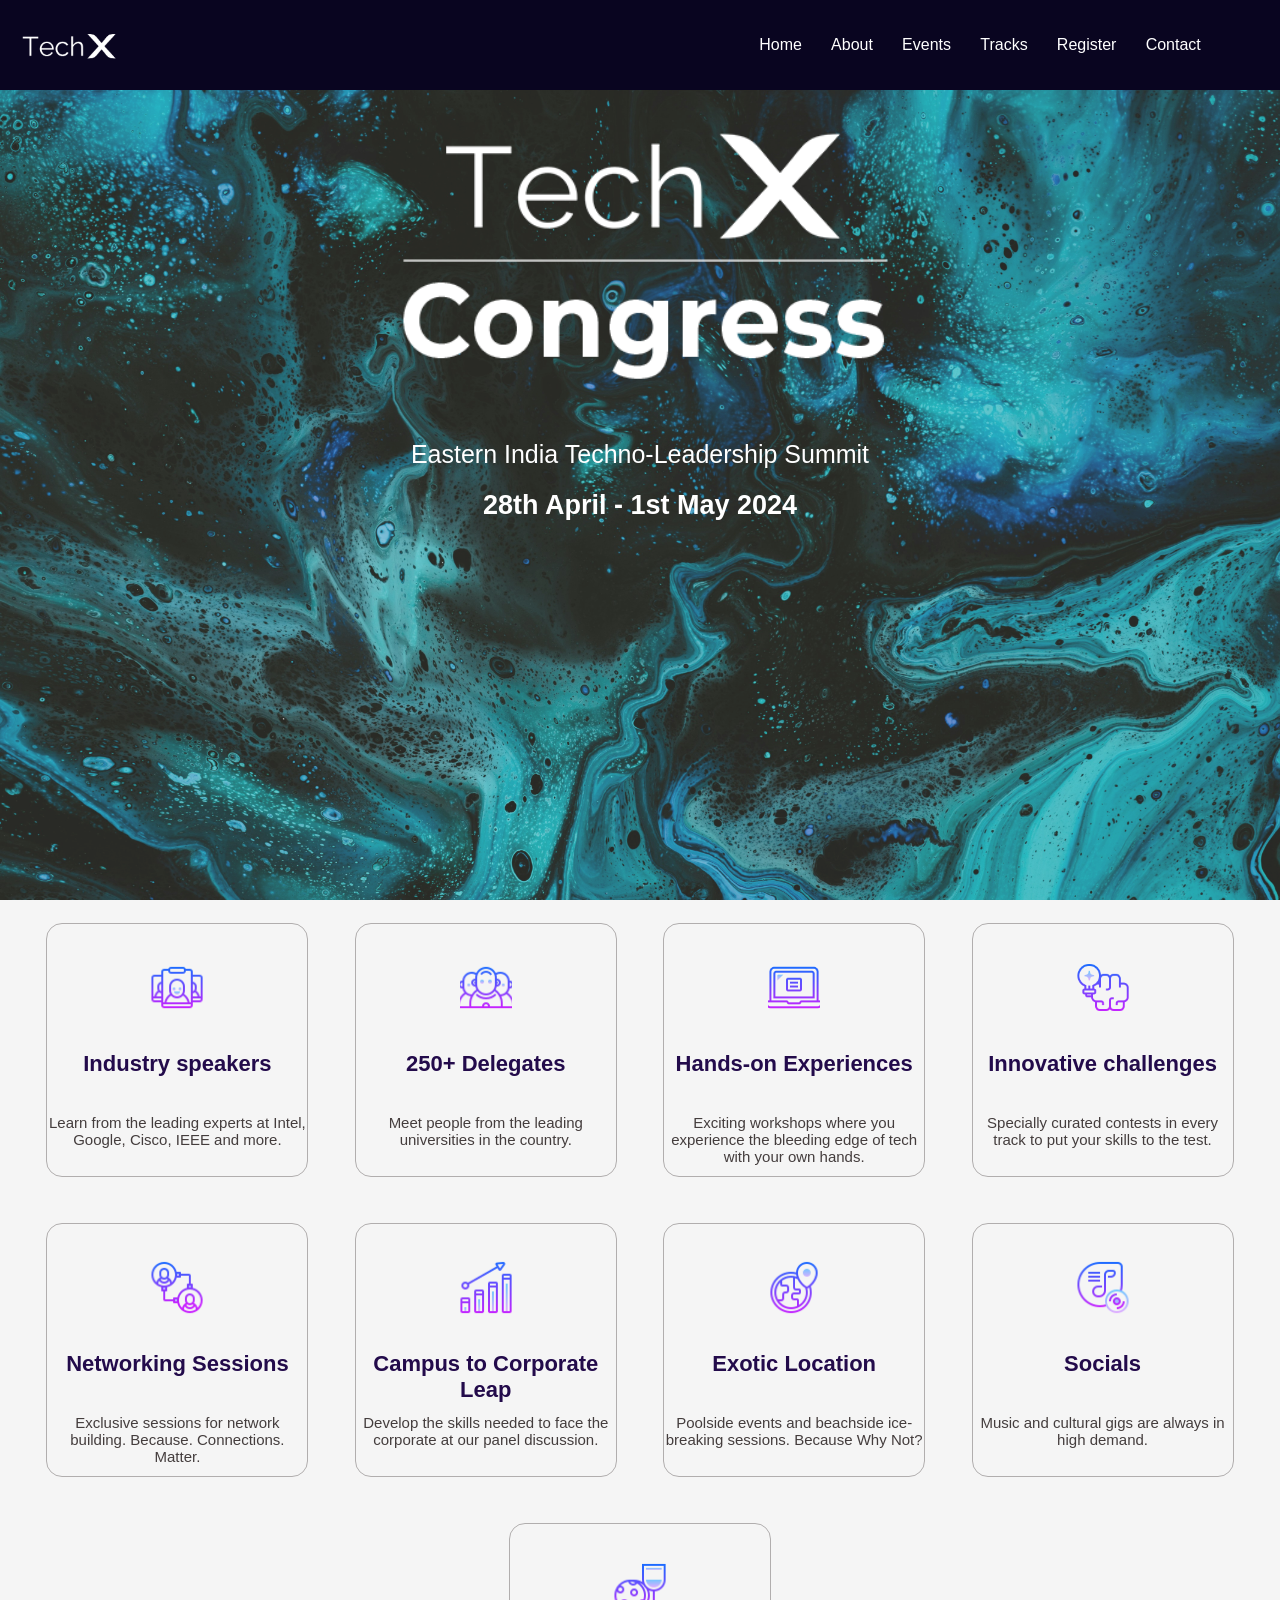
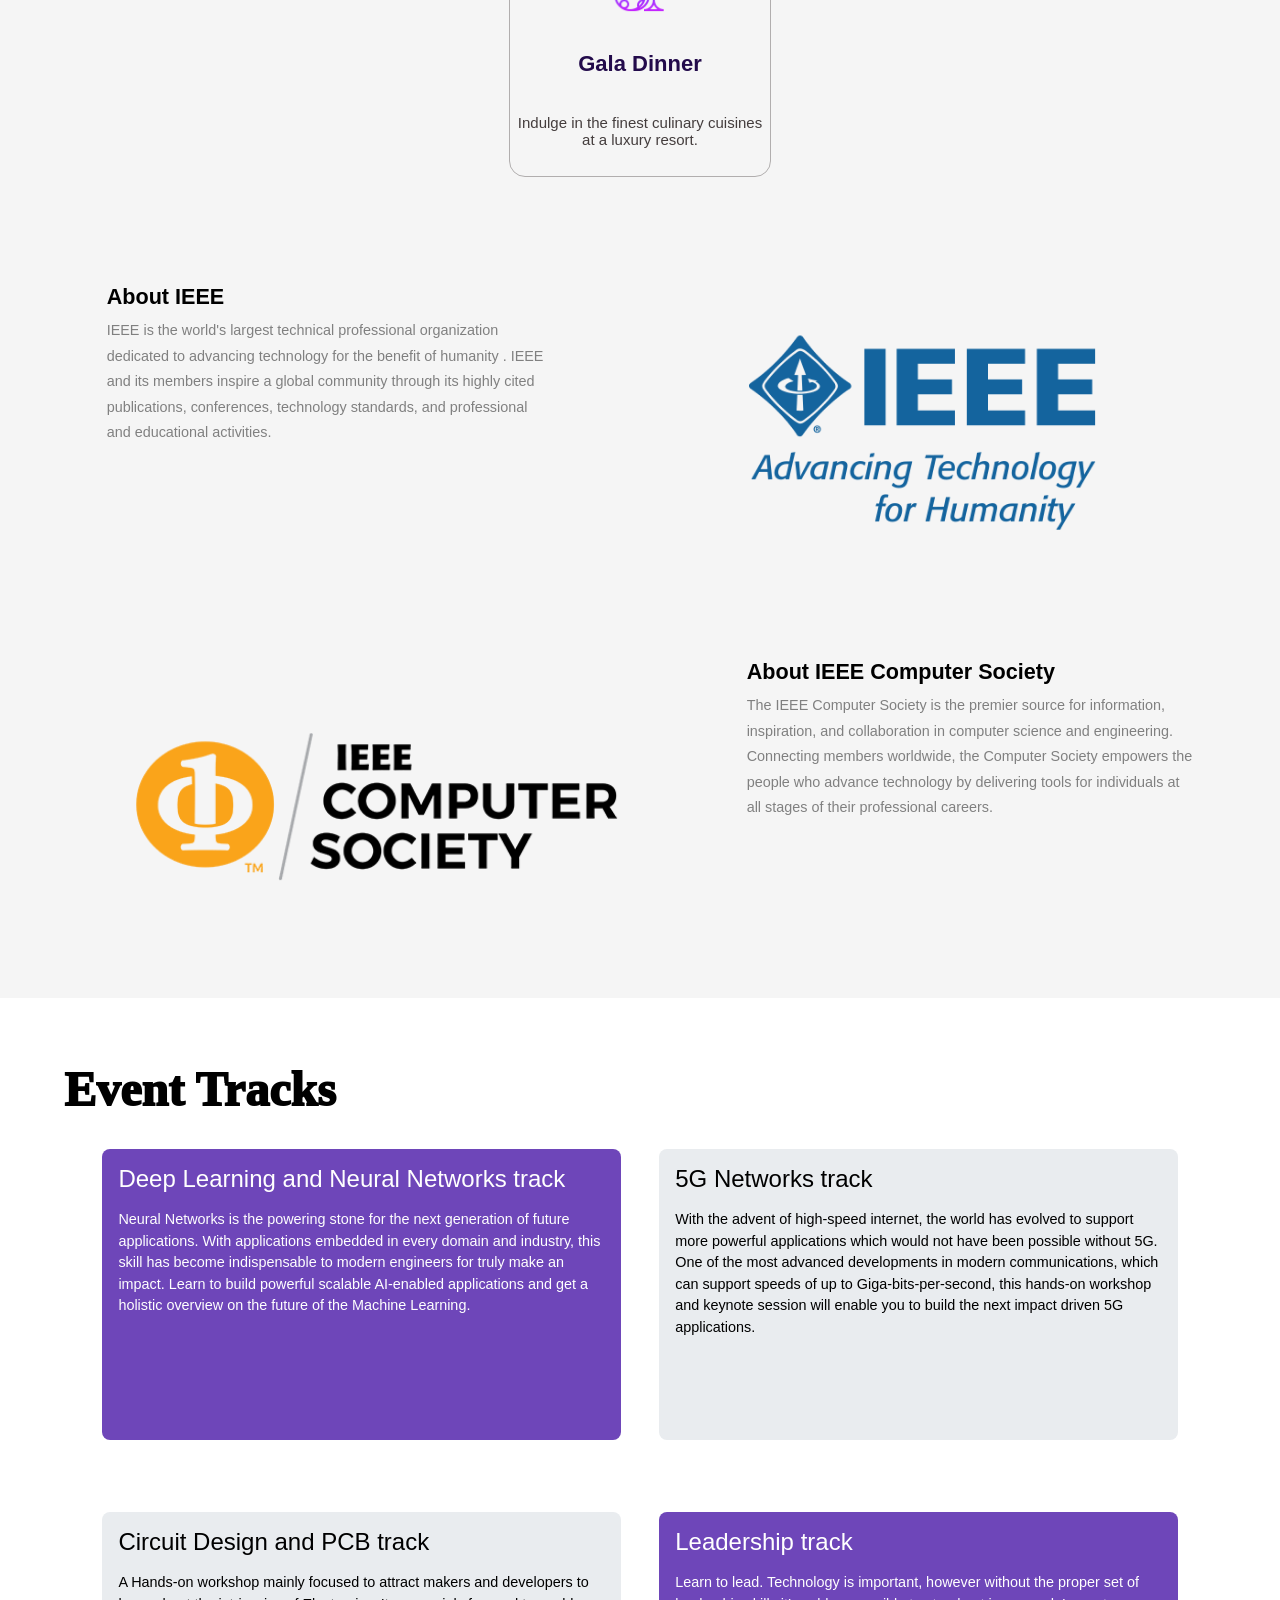
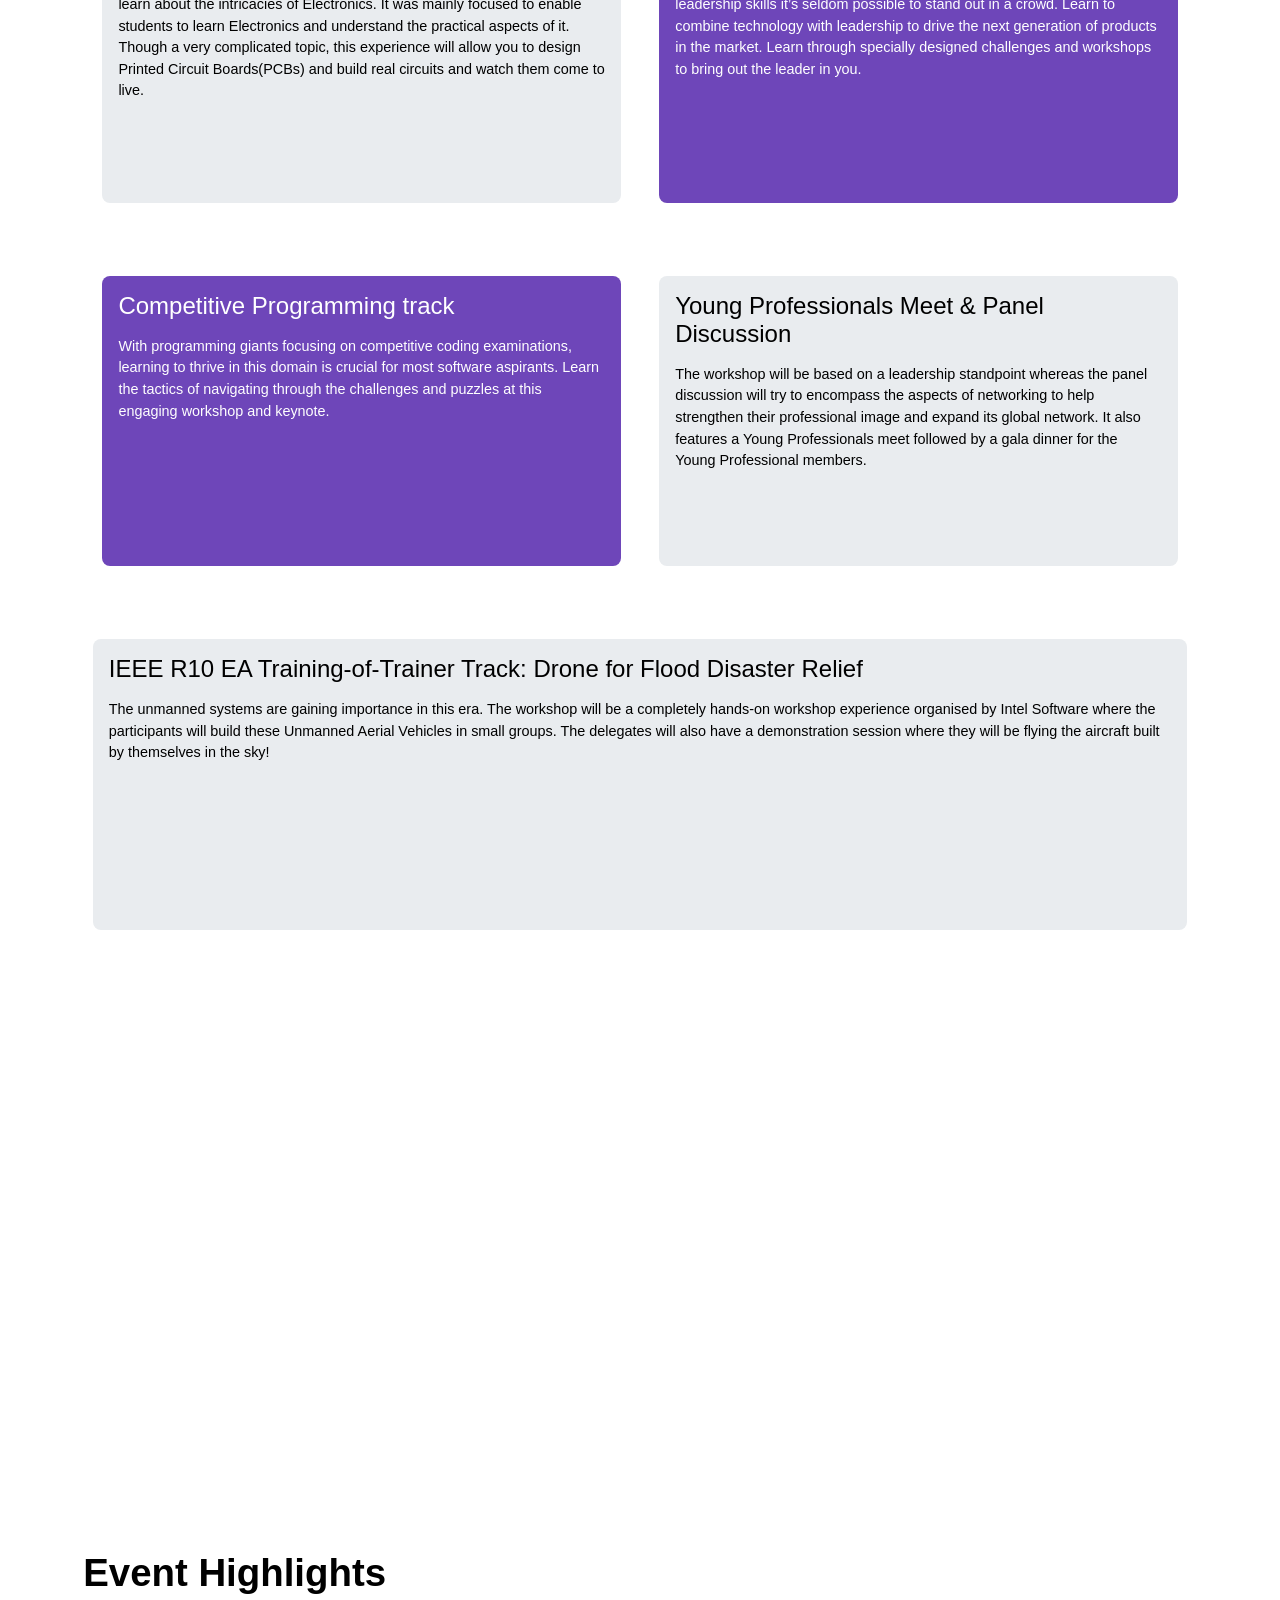
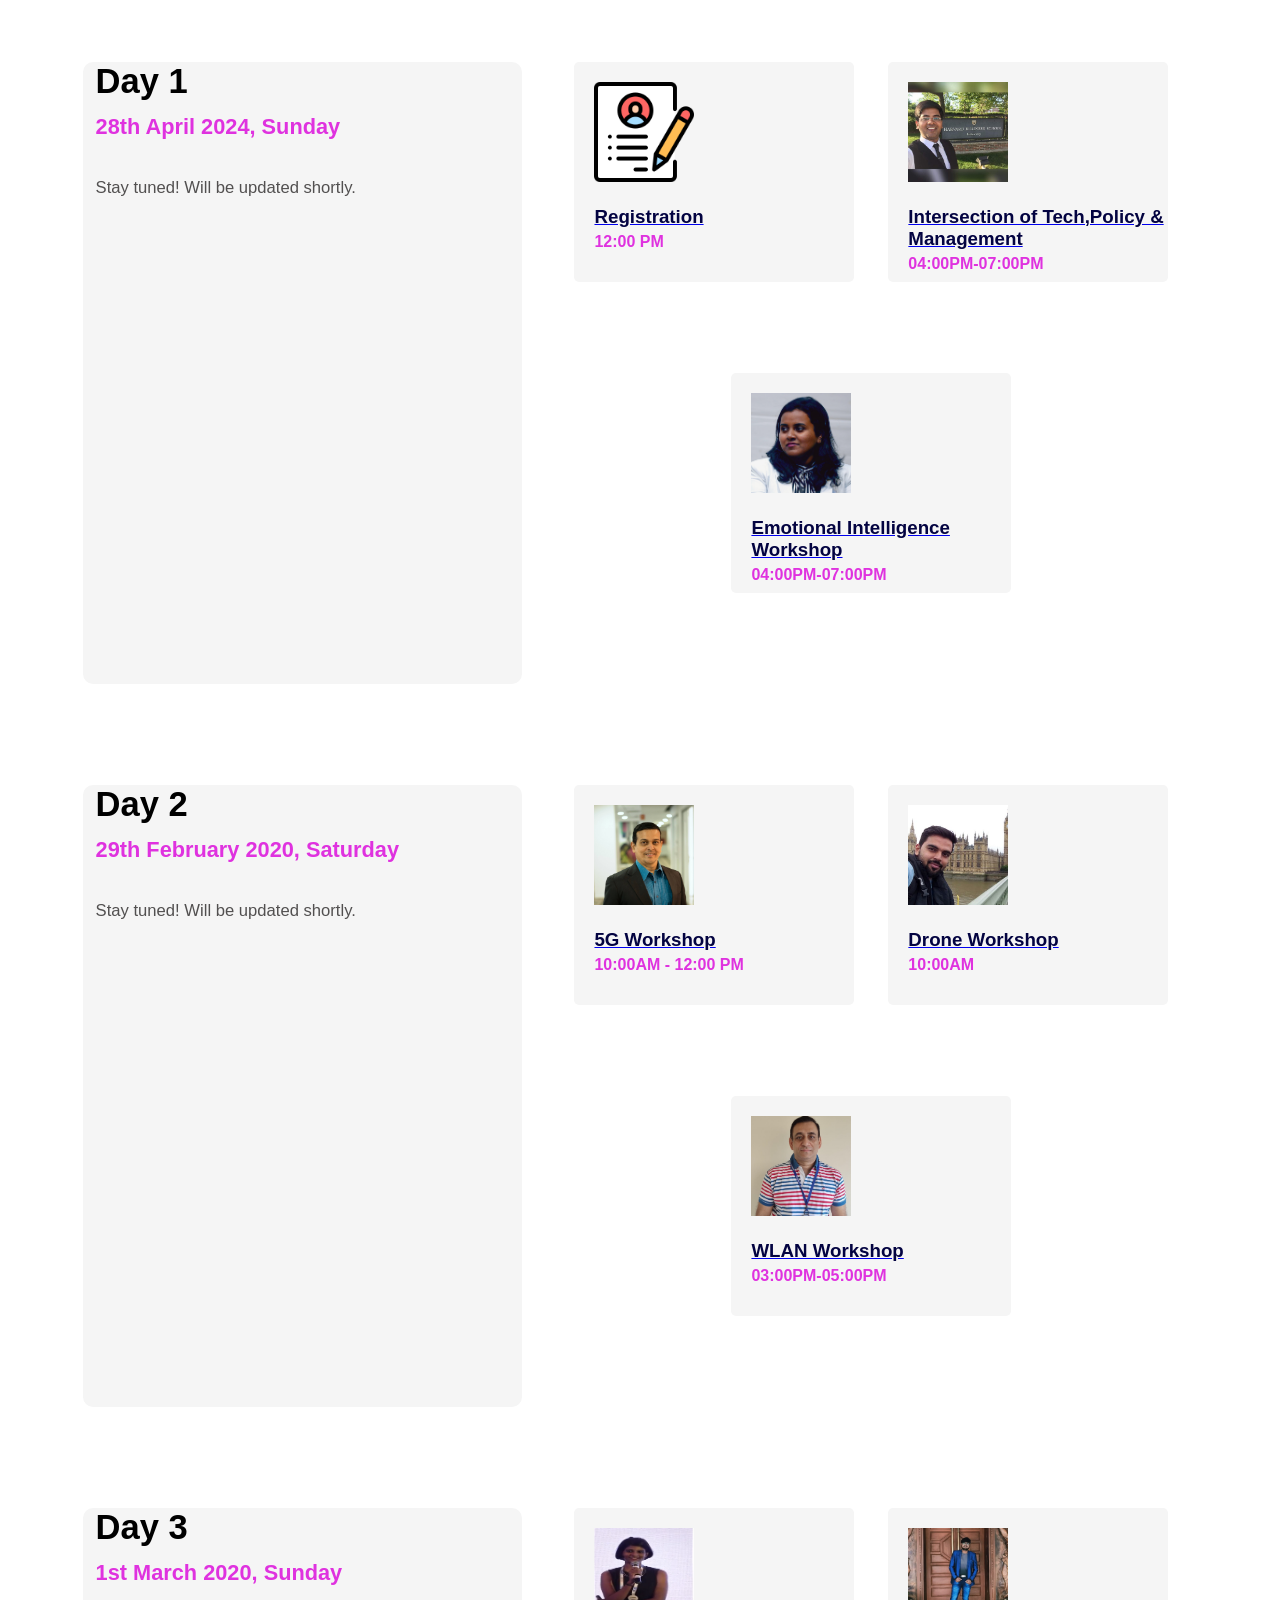
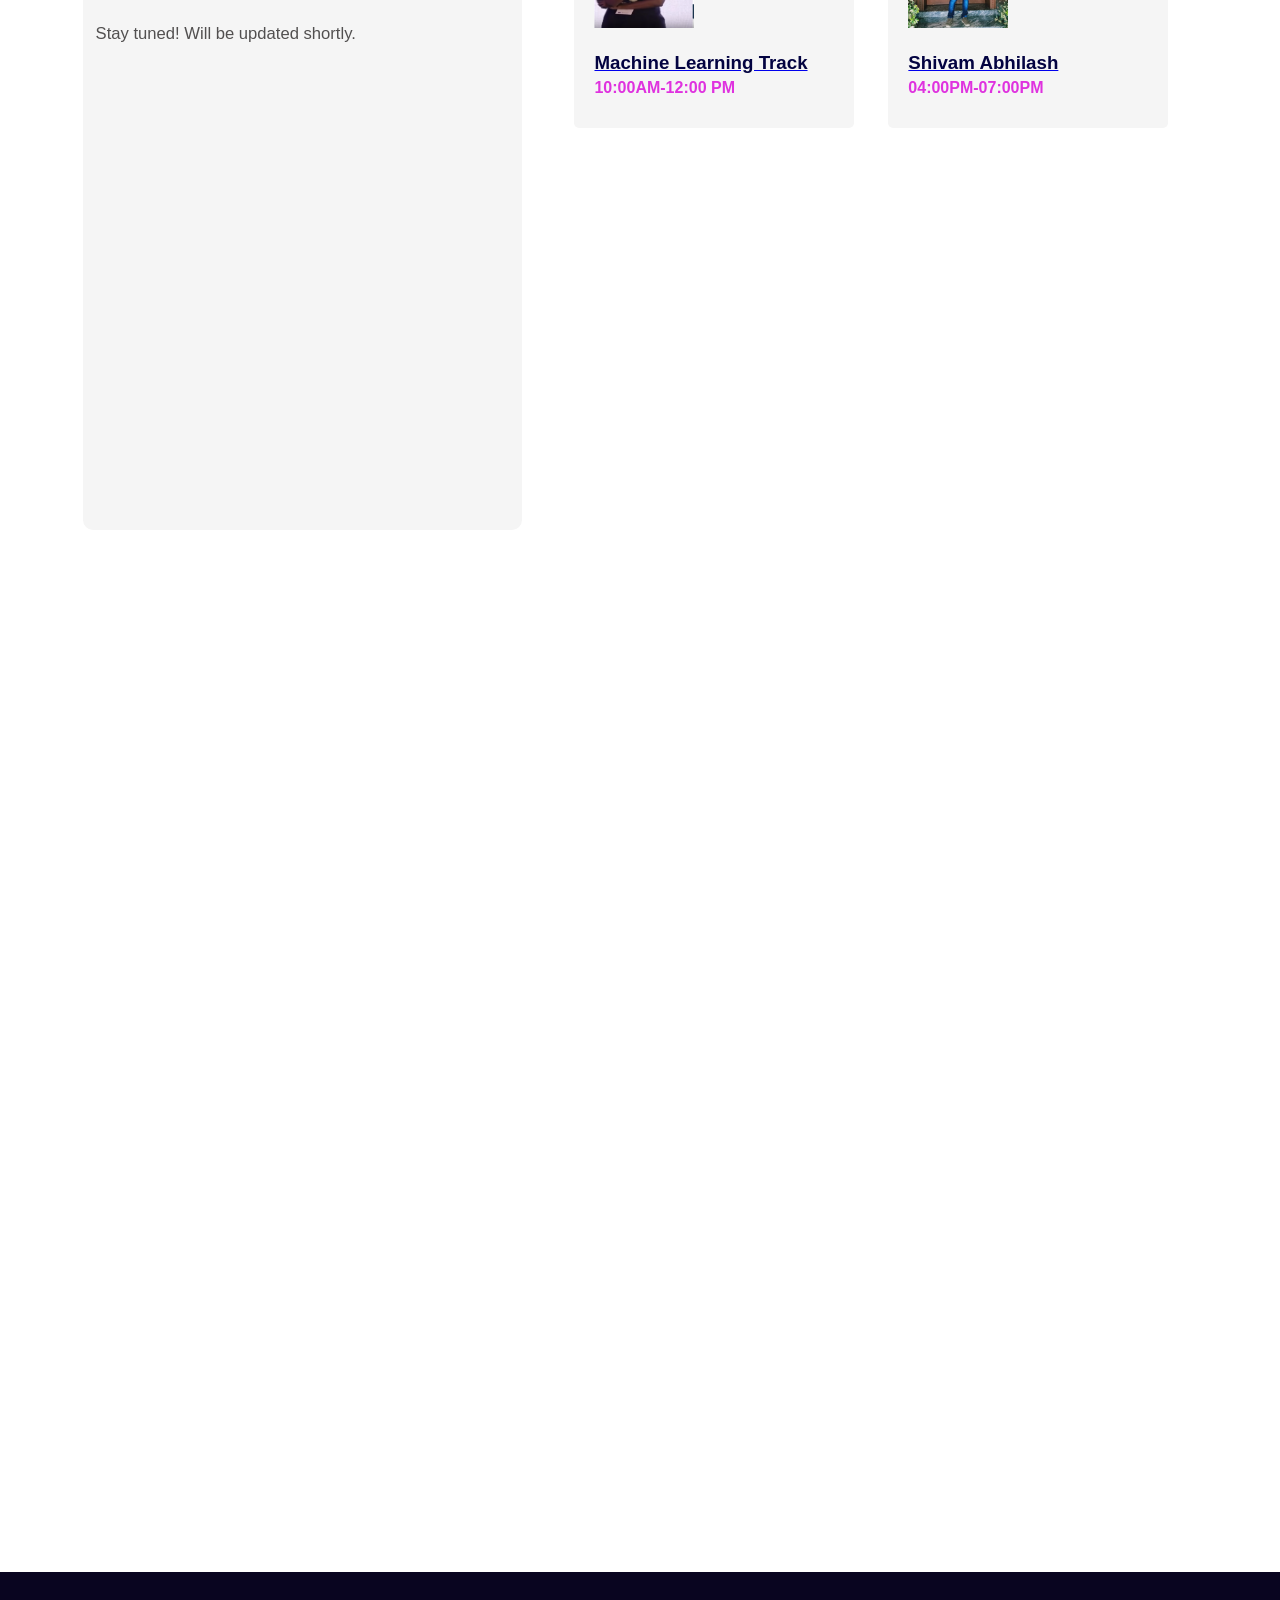
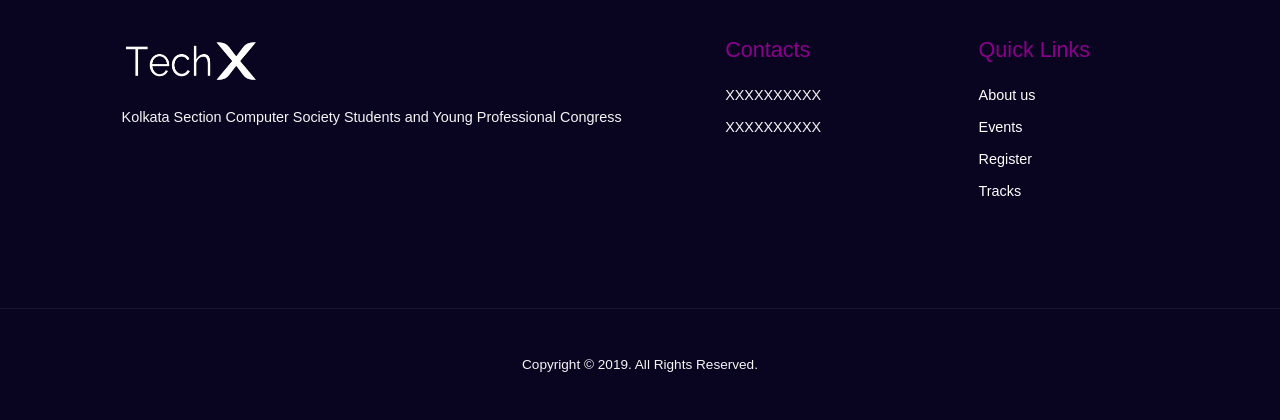
==== index.html @ 74169ff8 "Initial commit" ====
<!DOCTYPE html>
<html lang="en">
<head>
    <meta charset="UTF-8">
    <meta name="viewport" content="width=device-width, initial-scale=1.0">
    <title>IEEE Tech X Congress</title>
    <link rel="stylesheet" href="style.css">
</head>
<body>
    <header>
        <div class="navbar">
            <div class="nav-logo">
                <div class="logo"></div>
            </div>

            <div class="nav-menu">
                <div class="nav-home"><a class="menu" href="index.html">Home</a></div>
                <div class="nav-about"><a class="menu" href="#about-section">About</a></div>
                <div class="nav-events"><a class="menu" href="#event-highlights">Events</a></div>
                <div class="nav-tracks"><a class="menu" href="#event-tracks">Tracks</a></div>
                <div class="nav-register"><a class="menu" href="register.html">Register</a></div>
                <div class="nav-contact"><a class="menu" href="#footer">Contact</a></div>
            </div>
        </div>
    </header>
    <div class="hero-section">
        <div class="hero-container">
            <div class="hero-logo">

            </div>
            <div class="hero-info">
                <p id="heroinfo-line1">Eastern India Techno-Leadership Summit</p>
                <p id="heroinfo-line2">28th April - 1st May 2024</p>
            </div>
        </div>

    </div>
    <div class="boxes-container">
        <div class="box">
            <div class="box-img" style="background-image: url(speakers.png);"></div>
            <h2>Industry speakers</h2>
            <p>Learn from the leading experts at Intel, Google, Cisco, IEEE and more.</p>
        </div>
        <div class="box">
            <div class="box-img" style="background-image: url(delegates.png);"></div>
            <h2>250+ Delegates</h2>
            <p>Meet people from the leading universities in the country.</p>
        </div>
        <div class="box">
            <div class="box-img" style="background-image: url(hands-on-experience.png);"></div>
            <h2>Hands-on Experiences</h2>
            <p>Exciting workshops where you experience the bleeding edge of tech with your own hands.</p>
        </div>
        <div class="box">
            <div class="box-img" style="background-image: url(innovative-challenges.png);"></div>
            <h2>Innovative challenges</h2>
            <p>Specially curated contests in every track to put your skills to the test.</p>
        </div>
        <div class="box">
            <div class="box-img" style="background-image: url(networking.png);"></div>
            <h2>Networking Sessions</h2>
            <p>Exclusive sessions for network building. Because. Connections. Matter.</p>
        </div>
        <div class="box">
            <div class="box-img" style="background-image: url(leadership.png);"></div>
            <h2>Campus to Corporate Leap</h2>
            <p>Develop the skills needed to face the corporate at our panel discussion.</p>
        </div>
        <div class="box">
            <div class="box-img" style="background-image: url(exotic-location.png);"></div>
            <h2>Exotic Location</h2>
            <p>Poolside events and beachside ice-breaking sessions. Because Why Not?</p>
        </div>
        <div class="box">
            <div class="box-img" style="background-image: url(socials.png);"></div>
            <h2>Socials</h2>
            <p>Music and cultural gigs are always in high demand.</p>
        </div>
        <div class="box">
            <div class="box-img" style="background-image: url(gala-dinner.png);"></div>
            <h2>Gala Dinner</h2>
            <p>Indulge in the finest culinary cuisines at a luxury resort.</p>
        </div>
        
    </div>
    <div id="about-section">
        <div class="about-container c1">
            <div class="about-textbox">
                <h2>About IEEE</h2>
                <p>IEEE is the world's largest technical professional organization dedicated to advancing technology for the benefit of humanity . IEEE and its members inspire a global community through its highly cited publications, conferences, technology standards, and professional and educational activities.</p>
            </div>
            <div class="about-logo ab-logo1"></div>
        </div>
        <div class="about-container c2">
            <div class="about-logo ab-logo2"></div>
            <div class="about-textbox">
                <h2>About IEEE Computer Society</h2>
                <p>The IEEE Computer Society is the premier source for information, inspiration, and collaboration in computer science and engineering. Connecting members worldwide, the Computer Society empowers the people who advance technology by delivering tools for individuals at all stages of their professional careers.</p>
            </div>
        </div>
        
    </div>
    <div id="event-tracks">
        <div class="tracks-container">
            <h2 class="tracks-panel">Event Tracks</h2>
            <div class="tracks-boxes">
                <div class="track alt1">
                    <h3>Deep Learning and Neural Networks track</h3>
                    <p>Neural Networks is the powering stone for the next generation of future applications. With applications embedded in every domain and industry, this skill has become indispensable to modern engineers for truly make an impact. Learn to build powerful scalable AI-enabled applications and get a holistic overview on the future of the Machine Learning.</p>
                </div>
                <div class="track alt2">
                    <h3>5G Networks track</h3>
                    <p>With the advent of high-speed internet, the world has evolved to support more powerful applications which would not have been possible without 5G. One of the most advanced developments in modern communications, which can support speeds of up to Giga-bits-per-second, this hands-on workshop and keynote session will enable you to build the next impact driven 5G applications.</p>
                </div>
                <div class="track alt2">
                    <h3>Circuit Design and PCB track</h3>
                    <p>A Hands-on workshop mainly focused to attract makers and developers to learn about the intricacies of Electronics. It was mainly focused to enable students to learn Electronics and understand the practical aspects of it. Though a very complicated topic, this experience will allow you to design Printed Circuit Boards(PCBs) and build real circuits and watch them come to live.</p>
                </div>
                <div class="track alt1">
                    <h3>Leadership track</h3>
                    <p>Learn to lead. Technology is important, however without the proper set of leadership skills it’s seldom possible to stand out in a crowd. Learn to combine technology with leadership to drive the next generation of products in the market. Learn through specially designed challenges and workshops to bring out the leader in you.</p>
                </div>
                <div class="track alt1">
                    <h3>Competitive Programming track</h3>
                    <p>With programming giants focusing on competitive coding examinations, learning to thrive in this domain is crucial for most software aspirants. Learn the tactics of navigating through the challenges and puzzles at this engaging workshop and keynote.</p>
                </div>
                <div class="track alt2">
                    <h3>Young Professionals Meet & Panel Discussion</h3>
                    <p>The workshop will be based on a leadership standpoint whereas the panel discussion will try to encompass the aspects of networking to help strengthen their professional image and expand its global network. It also features a Young Professionals meet followed by a gala dinner for the Young Professional members.</p>
                </div>
                <div class="track alt2 long">
                    <h3>IEEE R10 EA Training-of-Trainer Track: Drone for Flood Disaster Relief</h3>
                    <p>The unmanned systems are gaining importance in this era. The workshop will be a completely hands-on workshop experience organised by Intel Software where the participants will build these Unmanned Aerial Vehicles in small groups. The delegates will also have a demonstration session where they will be flying the aircraft built by themselves in the sky!</p>
                </div>
            </div>
        </div>
       
    </div>
    <div id="event-highlights">
        <div class="highlight-container">
            <h2>Event Highlights</h2>
            <div class="highlights">
                <div class="event-block">
                    <div class="event-dates day1">
                        <h3>Day 1</h3>
                        <h4>28th April 2024, Sunday</h4>
                        <p>Stay tuned! Will be updated shortly.</p>
    
                    </div>
                    <div class="events">
                        <div class="event">
                            <img src="regi.png">
                            <a href="register.html"><h3>Registration</h3></a>
                            <h4>12:00 PM</h4>
                        </div>
                        <div class="event">
                            <img src="ss.jpeg">
                            <a href="register.html"><h3>Intersection of Tech,Policy & Management</h3></a>
                            <h4>04:00PM-07:00PM</h4>
                        </div>
                        <div class="event">
                            <img src="Megha.jpg">
                            <a href="register.html"><h3>Emotional Intelligence Workshop</h3></a>
                            <h4>04:00PM-07:00PM</h4>
                        </div>
                    </div>
                </div>
                <div class="event-block">
                    <div class="event-dates day2">
                        <h3>Day 2</h3>
                        <h4>29th February 2020, Saturday</h4>
                        <p>Stay tuned! Will be updated shortly.</p>
    
                    </div>
                    <div class="events">
                        <div class="event">
                            <img src="Subodh3.jpg">
                            <a href="register.html"><h3>5G Workshop</h3></a>
                            <h4>10:00AM - 12:00 PM</h4>
                        </div>
                        <div class="event">
                            <img src="anuj.jpg">
                            <a href="register.html"><h3>Drone Workshop</h3></a>
                            <h4>10:00AM</h4>
                        </div>
                        <div class="event">
                            <img src="suman.jpg">
                            <a href="register.html"><h3>WLAN Workshop</h3></a>
                            <h4>03:00PM-05:00PM</h4>
                        </div>
                    </div>
                </div>
                <div class="event-block">
                    <div class="event-dates day3">
                        <h3>Day 3</h3>
                        <h4>1st March 2020, Sunday</h4>
                        <p>Stay tuned! Will be updated shortly.</p>
    
                    </div>
                    <div class="events">
                        <div class="event">
                            <img src="usha2.png">
                            <a href="register.html"><h3>Machine Learning Track</h3></a>
                            <h4>10:00AM-12:00 PM</h4>
                        </div>
                        <div class="event">
                            <img src="Shivam.jpg">
                            <a href="register.html"><h3>Shivam Abhilash</h3></a>
                            <h4>04:00PM-07:00PM</h4>
                        </div>
                    </div>
                </div>
            </div>
        </div>
    </div>
    <footer id="footer">
        <div class="foot-panel1">
            <div class="panel1-container">
                <div class="ft-box1">
                    <img src="logo-techx.png">
                    <p>Kolkata Section Computer Society Students and Young Professional Congress</p>
                </div>
                <div class="ft-box2">
                    <h5>Contacts</h5>
                    <ul>
                        <li><p>XXXXXXXXXX</p></li>
                        <li><p>XXXXXXXXXX</p></li>
                    </ul>
                </div>
                <div class="ft-box3">
                    <h5>Quick Links</h5>
                    <ul>
                        <li><a class="menu" href="#about-section">About us</a></li>
                        <li><a class="menu" href="#event-highlights">Events</a></li>
                        <li><a class="menu" href="register.html">Register</a></li>
                        <li><a class="menu" href="#event-tracks">Tracks</a></li>
                    </ul>        
                </div>
            </div>
        </div>
        <div class="foot-panel2">
            Copyright © 2019. All Rights Reserved.
        </div>
    </footer>  
</body>
</html>
---- style.css ----
*{
    margin: 0;
    padding: 0;
    font-family: sans-serif;
}

.navbar{
    height: 10vh;
    width: 100%;
    background-color: rgb(9, 5, 32);
    color: white;
    display: flex;
    justify-content: space-between;
    align-items: center;  
    position: fixed;
    z-index: 1;
}

.nav-logo{
    height: 50px;
    width: 100px;
    padding-left: 20px;
}

.logo{
    background-image:url(logo-techx.png);
    background-size: cover;
    height: 100%;
    width: 100%;
}

.nav-menu{
    height: 50px;
    width: 500px;
    display: flex;
    justify-content: space-evenly;
    align-items: center;
    padding-right: 50px;
    font-size: 1rem;
}
.menu{
    text-decoration: none;
    color: white;
}
.menu:hover{
    box-shadow: 0 0 1rem rgb(255,255,255,0.7);
}

.hero-section{
    height: 100vh;
    background-image: url(pawel-czerwinski-yzbF63GQmhE-unsplash.jpg);
    background-size: cover;
    opacity:0.85;
    text-align: center;
    display: flex;
    justify-content: center;
}

.hero-container{
    height: 600px;
    width: 1000px;
    display: flex;
    flex-wrap: wrap;
    justify-content: center;
    align-items: flex-start;
}


.hero-logo{
    background-image: url(logo-techX-3.png) ;
    background-size: cover;
    width: 600px;
    height: 300px;
    margin-top: 80px;
}
.hero-info{
    height: 100px;
    width: 100%;
    color: white;
    font-size: 25px;
    display: block;
    font-family: Arial, Helvetica, sans-serif;
}
#heroinfo-line1{
    width: 100%;
    height: 50%;
    
}
#heroinfo-line2{
    width: 100%;
    height: 50%;
    font-size: 27px;
    font-weight: 700;

}

.boxes-container{
    height: 900px;
    display: flex;
    flex-wrap: wrap;
    justify-content: space-evenly;
    align-items: center;
    background-color: whitesmoke;
}
.box{
    border: 0.3px solid rgb(177, 174, 174);
    border-radius: 1rem;
    width: 260px;
    height: 28%;
    text-align: center;
    display: flex;
    flex-wrap: wrap;
    justify-content: center;
    align-items: center;
    background-color: whitesmoke;
}
.box:hover{
    border: 2px solid black;
    border-left: 2px solid rgb(128, 118, 118);
    border-right: 2px solid rgb(128, 118, 118);
}
.box-img{
    width: 20%;
    height: 25%;
    background-size: cover;
    background-position: center;
    margin-top: 2rem;
}
.box h2{
    width: 100%;
    height: 25%;
    font-size: 22px;
    padding-top: 2rem;
    font-weight: 700;
    color: rgb(35, 11, 75);
    font-family: sans-serif;
}
.box p{
    width: 100%;
    height: 25%;
    font-size: 15px;
    font-family: Arial, Helvetica, sans-serif;
    color: rgb(68, 61, 61);
}

#about-section{
    height: 750px;
    background-color: whitesmoke;
    display: flex;
    flex-wrap: wrap;
    padding-top: 3rem;
}
.about-container{
    height: 48%;
    width: 100%;
    display: flex;
    justify-content: space-evenly;
    align-items: center;
}

.about-textbox{
    width: 35%;
    height: 80%;
    text-align: left;
    font-family: Arial, Helvetica, sans-serif;
    
}
.about-textbox h2{
    font-weight: 600;
    font-size: 1.35rem;
}
.about-textbox p{
    font-size: 0.9rem;
    margin-top: 0.5rem;
    color: grey;
    font-family: sans-serif;
    line-height: 1.6rem;
}
.about-textbox button{
    
    height: 3rem;
    width: 7rem;
    font-size: 1rem;
    margin-top: 20px;
    color: white;
    background-color: rgb(199, 28, 156);
    border: none;
    border-radius: 1rem;
    font-weight: 700;
}
.about-logo{
    width: 40%;
    height: 60%;
    align-self: center;
    background-size: cover;
    background-position: center;
}
.ab-logo1{
    background-image:url(ieee-logo.png);
}
.ab-logo2{
    background-image: url(cs-logo-2.png);
    width: 45%;
    height: 50%;
}


#event-tracks{
    height: 190vh;
    /* background-color: blueviolet; */
    display: flex;
    justify-content: center;
    padding-top: 2rem;
    
}
.tracks-container{
    width: 90%;
    height: 100%;
}
.tracks-panel{
    font-size: 3rem;
    font-family: Calibri;
    font-weight: 1000;
    margin-top: 2rem ;
    margin-bottom: 2rem;
}
.tracks-boxes{
    height: 85%;
    display: flex;
    flex-wrap: wrap;
    justify-content: space-evenly;
}
.track{
    width: 45%;
    height: 20%;
    border-radius: 0.5rem;
    font-family: sans-serif;
}
.track h3{
    font-weight: 500;
    font-size: 1.5rem;
    margin: 1rem;
}
.track p{
    font-size: 0.9rem;
    margin-left: 1rem;
    margin-bottom: 1rem;
    margin-right: 1rem;
    line-height: 150%;
}
.long{
    width: 95%;
}
.alt1{
    background-color: rgb(85, 38, 173);
    opacity: 85%;
    color:white;
}
.alt2{
    background-color: #e9ecef;
}

#event-highlights{
    height: 400vh;
    display: flex;
    justify-content: center;
    align-items: center;
    padding-top: 2rem;
}
.highlight-container{
    height: 80%;
    width: 90%;
    display: block;
}
.highlight-container h2{
    font-family: sans-serif;
    font-size: 3vw;
    margin: 1.5vw;
}
.highlights{
    height: 80%;
}
.event-block{
    height: 30%;
    display: flex;
    flex-wrap: wrap;
    justify-content: space-evenly;
    align-items: center;
    margin-top: 2rem;
}
.event-dates{
    background-color: whitesmoke;
    width: 37%;
    height: 90%;
    padding-left:1vw;
    border-radius: 10px;
}
.events{
    width: 57%;
    height: 90%;
    display: flex;
    flex-wrap: wrap;
    justify-content: space-evenly;
}
.date-buttons{
    padding-top:5vw;
    margin-bottom: 3vw;
}
.date-buttons button{
    background-color: white ;
    box-shadow: 0 0 1rem rgba(95, 94, 94, 0.7);
    height: 3.5vw;
    width: 3.5vw;
    border-radius: 50%;
    border: none;
    margin-right: 5vw;
    color: black;
    font-size: 1.7vw;
    font-weight: 600;
}
.date-buttons button:hover{
    background-color: rgb(65, 9, 65);
    color: white;
    height: 4vw;
    width: 4vw;
} 
.date-buttons button:active{
    background-color: rgb(65, 9, 65);
    color: white;
    height: 4vw;
    width: 4vw;
}
.event-dates h3{
    font-size: 2.7vw;
    margin-bottom: 1vw;
}
.event-dates h4{
    font-size: 1.7vw;
    margin-bottom: 3vw;
    color: rgb(223, 50, 223);
}
.event-dates p{
    font-size: 1.3vw;
    color: rgb(82, 80, 80);
}
.event{
    background-color: aqua;
    height: 220px;
    width: 280px;
    margin-left: 5px;
    display: block;
    background-color: whitesmoke;
    border-radius: 5px;
    
    
}
.event img{
    height: 100px;
    width: 100px;
    margin: 20px;
}
.event h3{
margin-left: 20px;
margin-bottom: 5px;
color: rgb(3, 3, 65);
}
.event h4{
    margin-left: 20px;
    color: rgb(223, 50, 223);
}
.event img:hover{
    box-shadow: 0 0 1rem rgba(95, 94, 94, 0.7);
}
footer{
    background-color: rgb(9, 5, 32);
    height: 35vw;
    width: 100%;
    display: block;
}
.foot-panel1{
    height: 75%;
    border-bottom: 1px solid rgb(21, 21, 48);
    display: flex;
    justify-content: center;
}
.panel1-container{
    width: 90%;
    height: 100%;
    display: flex;
    justify-content: space-evenly;
    align-items: center;
    
}
.ft-box1{
    width: 46%;
    height: 90%;
}
.ft-box1 img{
    height: 80px;
    width: 140px;
    padding-top: 2rem;
}
.ft-box1 p{
    color: whitesmoke;
    font-family: sans-serif;
    font-size: 0.9rem;
    line-height: 1.5rem;

}
.ft-box2{
    width: 17%;
    height: 90%;
    
}
.ft-box2 h5{
    font-size: 1.5rem;
    margin: 1rem;
}
.ft-box3{
    width: 17%;
    height: 90%;
    display: block;
}

.panel1-container h5{
    font-size: 1.35rem;
    margin: 1rem;
    color: darkmagenta;
    font-weight: 500;
    padding-top: 2rem;
}
.panel1-container ul{
    list-style: none;
    padding-left: 1rem;
    color: whitesmoke;
    font-size: 0.9rem;
    line-height: 2rem;
    font-weight: 200;
}
.foot-panel2{
    color: whitesmoke;
    font-size: 0.85rem;
    text-align: center;
    padding-top: 3rem;
}


/* REGISTRATION FORM */
.to-Home{
    padding-right: 2rem;
}
.reg-form{
    padding-top: 15vh;
    display: flex;
    justify-content: center;
    background-color: rgb(9, 5, 32);
}
.reg-container{
    width: 400px;
    margin: 50px;
    background: white;
    padding: 20px;
    border-radius: 5px;
    box-shadow: 0 0 10px rgba(0, 0, 0, 0.1);
}
.reg-form h2 {
    text-align: center;
    color: rgb(51, 51, 51);
}

.reg-form form{
    margin-top: 20px;
}

.reg-form label{
    font-weight: bold;
}

input[type="text"],
input[type="email"],
select {
    width: 100%;
    padding: 10px;
    margin: 5px 0 20px 0;
    border: 1px solid rgb(204, 204, 204);
    border-radius: 5px;
    box-sizing: border-box;
}

input[type="submit"] {
    width: 100%;
    background-color: rgb(76, 175, 80);
    color: white;
    padding: 10px 20px;
    border: none;
    border-radius: 5px;
    cursor: pointer;
}

input[type="submit"]:hover {
    background-color: rgb(69, 160, 73);
}
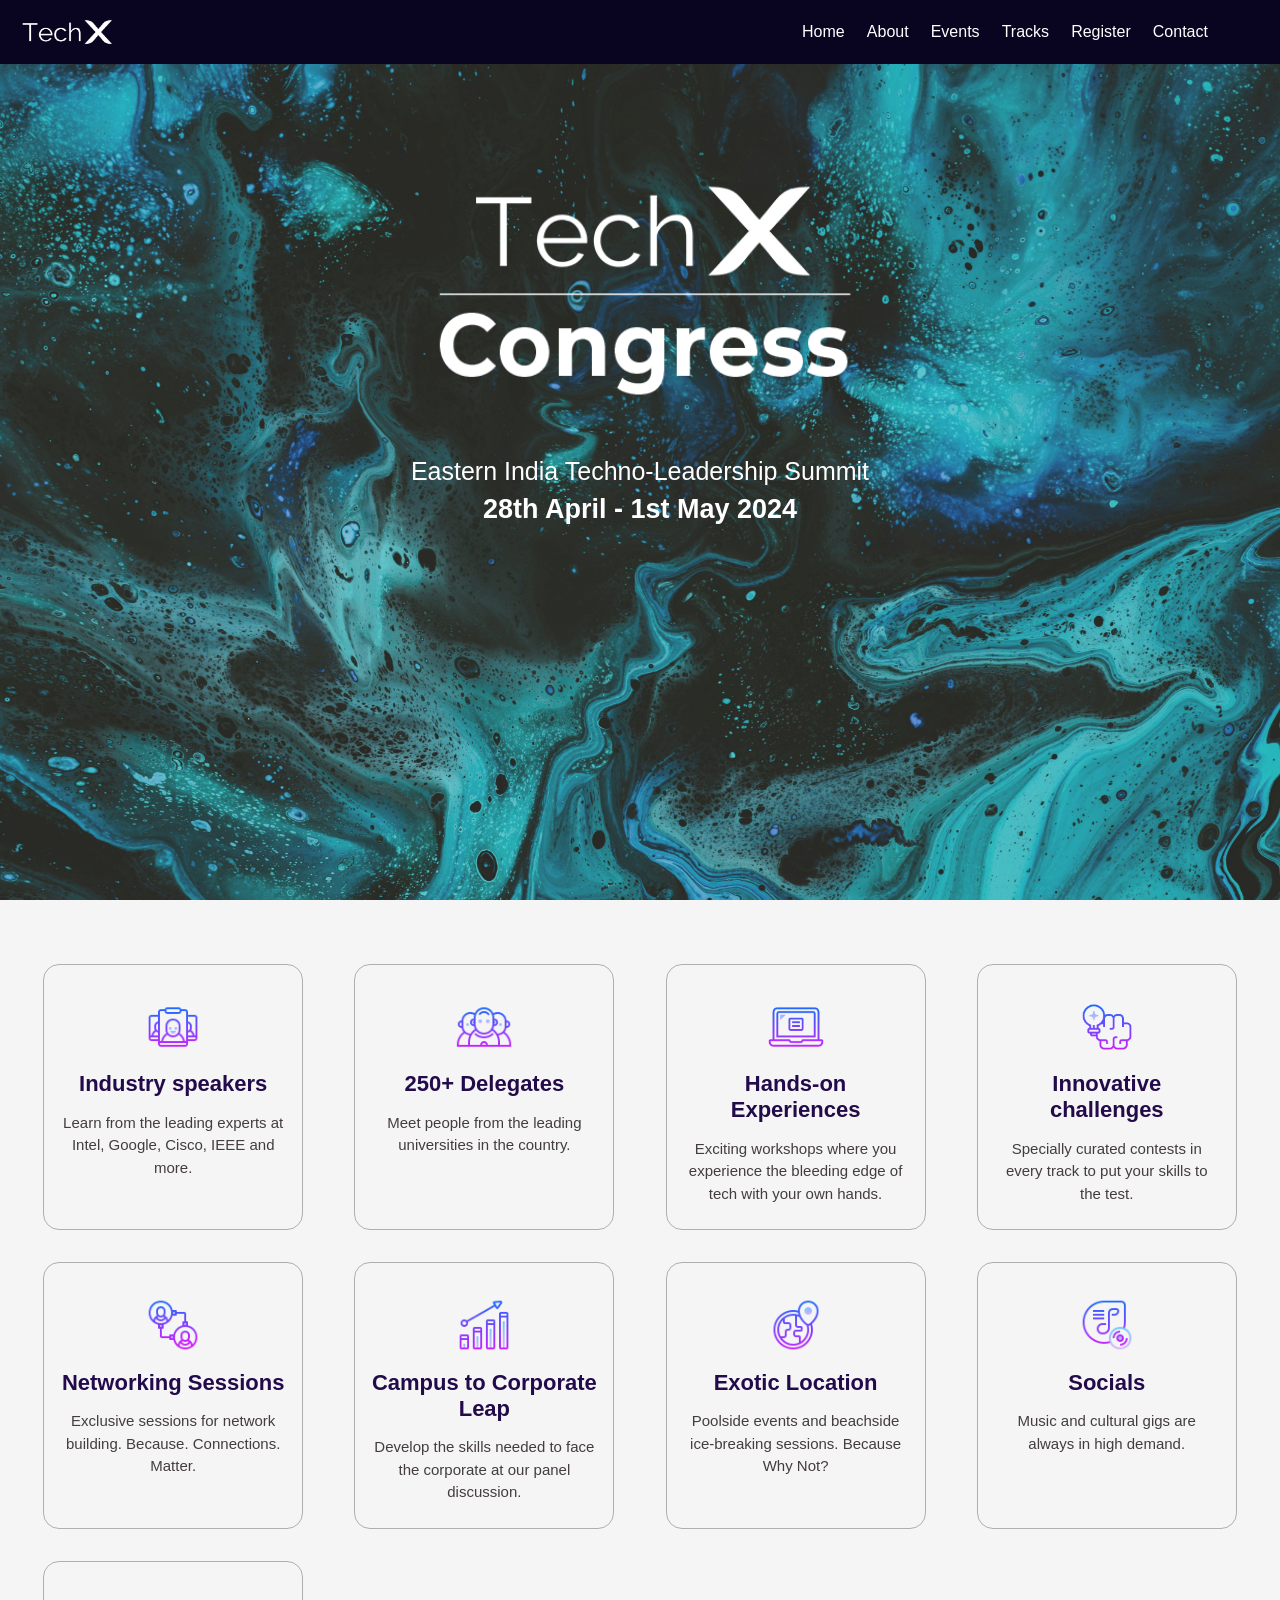
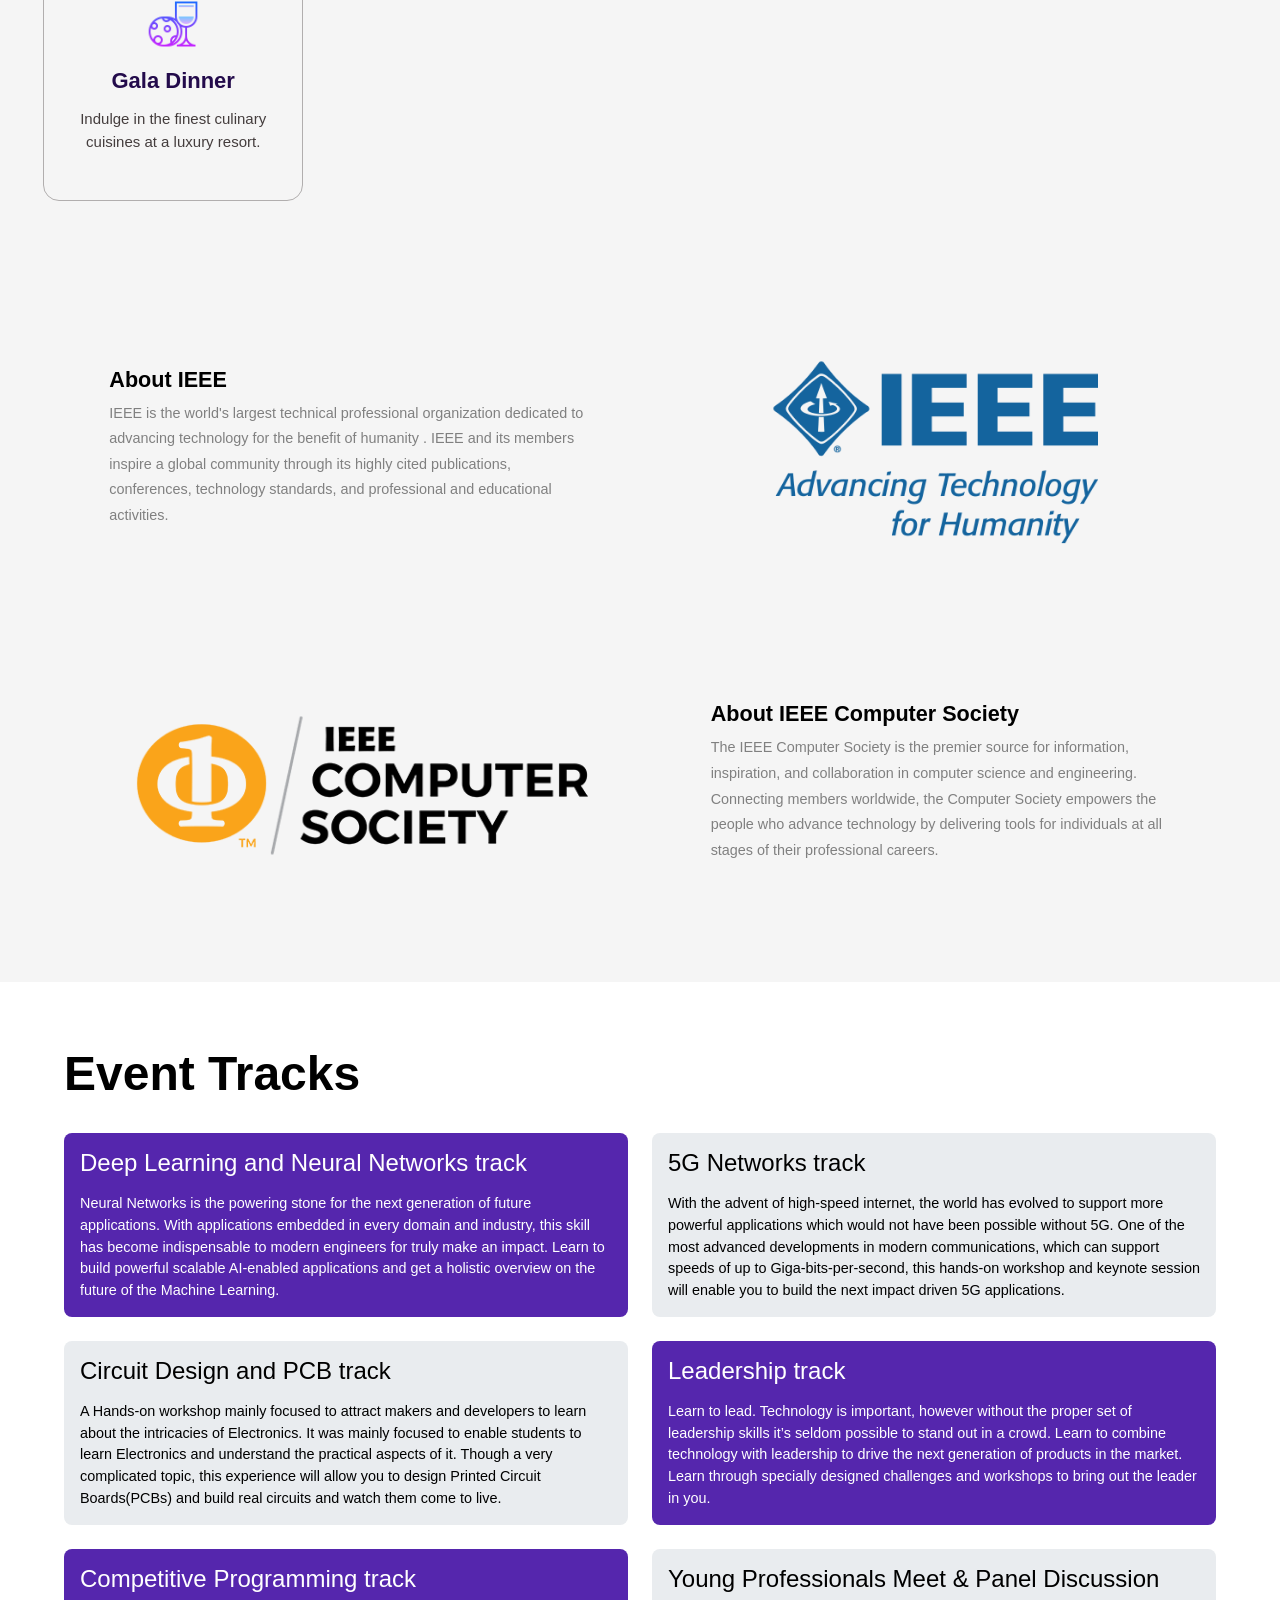
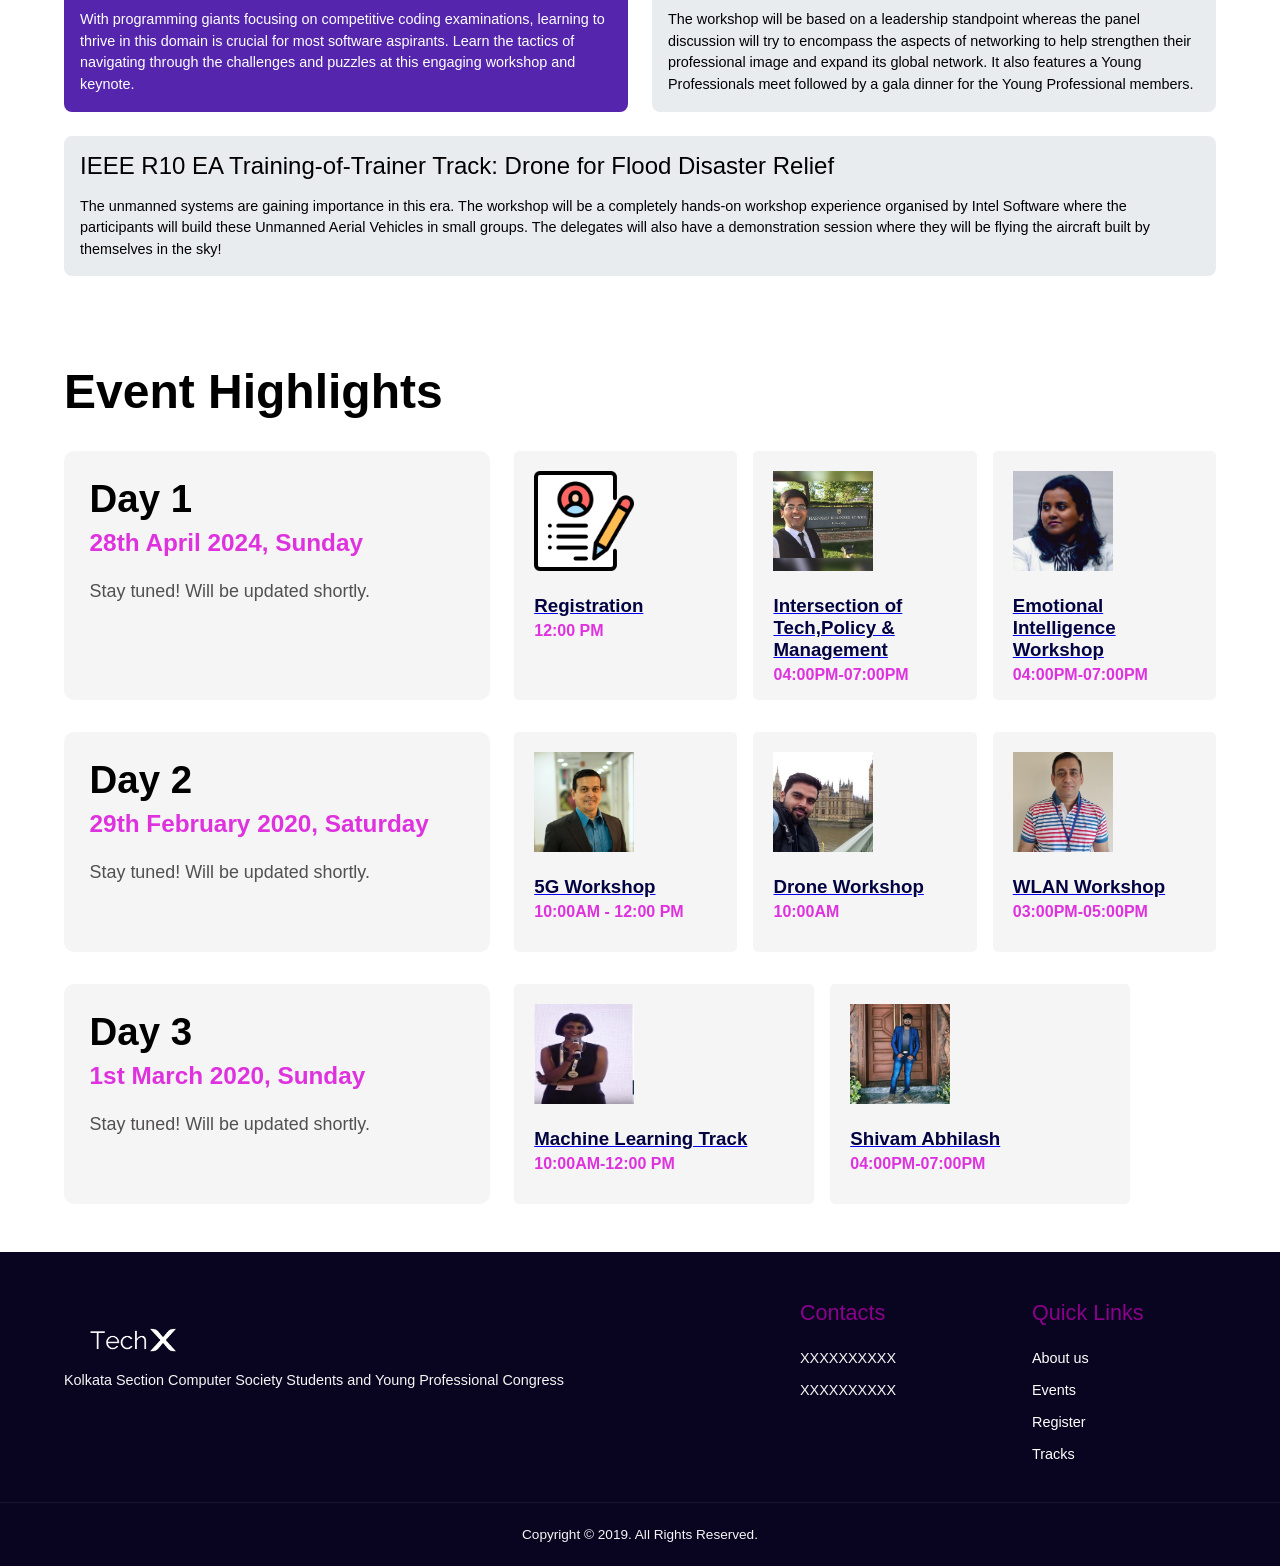
==== commit 48c95c5b: "Add files via upload" ====
--- a/index.html
+++ b/index.html
@@ -13,7 +13,13 @@
                 <div class="logo"></div>
             </div>
 
-            <div class="nav-menu">
+            <button class="nav-toggle" id="nav-toggle" type="button" aria-label="Toggle navigation menu" aria-expanded="false" aria-controls="nav-menu">
+                <span></span>
+                <span></span>
+                <span></span>
+            </button>
+
+            <div class="nav-menu" id="nav-menu">
                 <div class="nav-home"><a class="menu" href="index.html">Home</a></div>
                 <div class="nav-about"><a class="menu" href="#about-section">About</a></div>
                 <div class="nav-events"><a class="menu" href="#event-highlights">Events</a></div>
@@ -149,17 +155,17 @@
                     </div>
                     <div class="events">
                         <div class="event">
-                            <img src="regi.png">
+                            <img src="regi.png" alt="">
                             <a href="register.html"><h3>Registration</h3></a>
                             <h4>12:00 PM</h4>
                         </div>
                         <div class="event">
-                            <img src="ss.jpeg">
+                            <img src="ss.jpeg" alt="">
                             <a href="register.html"><h3>Intersection of Tech,Policy & Management</h3></a>
                             <h4>04:00PM-07:00PM</h4>
                         </div>
                         <div class="event">
-                            <img src="Megha.jpg">
+                            <img src="Megha.jpg" alt="">
                             <a href="register.html"><h3>Emotional Intelligence Workshop</h3></a>
                             <h4>04:00PM-07:00PM</h4>
                         </div>
@@ -174,17 +180,17 @@
                     </div>
                     <div class="events">
                         <div class="event">
-                            <img src="Subodh3.jpg">
+                            <img src="Subodh3.jpg" alt="">
                             <a href="register.html"><h3>5G Workshop</h3></a>
                             <h4>10:00AM - 12:00 PM</h4>
                         </div>
                         <div class="event">
-                            <img src="anuj.jpg">
+                            <img src="anuj.jpg" alt="">
                             <a href="register.html"><h3>Drone Workshop</h3></a>
                             <h4>10:00AM</h4>
                         </div>
                         <div class="event">
-                            <img src="suman.jpg">
+                            <img src="suman.jpg" alt="">
                             <a href="register.html"><h3>WLAN Workshop</h3></a>
                             <h4>03:00PM-05:00PM</h4>
                         </div>
@@ -199,12 +205,12 @@
                     </div>
                     <div class="events">
                         <div class="event">
-                            <img src="usha2.png">
+                            <img src="usha2.png" alt="">
                             <a href="register.html"><h3>Machine Learning Track</h3></a>
                             <h4>10:00AM-12:00 PM</h4>
                         </div>
                         <div class="event">
-                            <img src="Shivam.jpg">
+                            <img src="Shivam.jpg" alt="">
                             <a href="register.html"><h3>Shivam Abhilash</h3></a>
                             <h4>04:00PM-07:00PM</h4>
                         </div>
@@ -217,7 +223,7 @@
         <div class="foot-panel1">
             <div class="panel1-container">
                 <div class="ft-box1">
-                    <img src="logo-techx.png">
+                    <img src="logo-techx.png" alt="Tech X logo">
                     <p>Kolkata Section Computer Society Students and Young Professional Congress</p>
                 </div>
                 <div class="ft-box2">
@@ -241,11 +247,7 @@
         <div class="foot-panel2">
             Copyright © 2019. All Rights Reserved.
         </div>
-    </footer>  
+    </footer>
+    <script src="nav.js"></script>
 </body>
 </html>
-        
-                    
-                
-
-
--- a/style.css
+++ b/style.css
@@ -1,37 +1,54 @@
 *{
     margin: 0;
     padding: 0;
+    box-sizing: border-box;
     font-family: sans-serif;
 }
 
+html{
+    scroll-behavior: smooth;
+    scroll-padding-top: 64px; /* keeps anchor targets clear of the fixed navbar */
+    -webkit-text-size-adjust: 100%;
+}
+
+img{
+    max-width: 100%;
+}
+
+/* ---------- NAVBAR ---------- */
 .navbar{
-    height: 10vh;
+    height: 64px;
     width: 100%;
     background-color: rgb(9, 5, 32);
     color: white;
     display: flex;
     justify-content: space-between;
-    align-items: center;  
+    align-items: center;
     position: fixed;
-    z-index: 1;
+    top: 0;
+    left: 0;
+    z-index: 10;
 }
 
 .nav-logo{
     height: 50px;
-    width: 100px;
+    width: 130px;
     padding-left: 20px;
+    flex-shrink: 0;
 }
 
 .logo{
     background-image:url(logo-techx.png);
-    background-size: cover;
+    background-size: contain;      /* show the whole logo, never crop it */
+    background-repeat: no-repeat;
+    background-position: left center;
     height: 100%;
     width: 100%;
 }
 
 .nav-menu{
     height: 50px;
-    width: 500px;
+    flex: 0 1 500px;
     display: flex;
     justify-content: space-evenly;
     align-items: center;
@@ -46,124 +63,164 @@
     box-shadow: 0 0 1rem rgb(255,255,255,0.7);
 }
 
+/* hamburger button (hidden on desktop) */
+.nav-toggle{
+    display: none;
+    width: 44px;
+    height: 44px;
+    margin-right: 12px;
+    padding: 10px;
+    background: none;
+    border: none;
+    cursor: pointer;
+    flex-direction: column;
+    justify-content: center;
+    gap: 5px;
+}
+.nav-toggle span{
+    display: block;
+    width: 100%;
+    height: 2px;
+    background-color: white;
+    border-radius: 2px;
+    transition: transform 0.25s ease, opacity 0.25s ease;
+}
+.nav-toggle[aria-expanded="true"] span:nth-child(1){
+    transform: translateY(7px) rotate(45deg);
+}
+.nav-toggle[aria-expanded="true"] span:nth-child(2){
+    opacity: 0;
+}
+.nav-toggle[aria-expanded="true"] span:nth-child(3){
+    transform: translateY(-7px) rotate(-45deg);
+}
+
+/* ---------- HERO ---------- */
 .hero-section{
-    height: 100vh;
+    min-height: 100vh;
+    min-height: 100svh;
     background-image: url(pawel-czerwinski-yzbF63GQmhE-unsplash.jpg);
     background-size: cover;
+    background-position: center;
     opacity:0.85;
     text-align: center;
     display: flex;
     justify-content: center;
+    padding: 64px 1rem 3rem;
 }
 
 .hero-container{
-    height: 600px;
-    width: 1000px;
+    width: 100%;
+    max-width: 1000px;
     display: flex;
     flex-wrap: wrap;
     justify-content: center;
     align-items: flex-start;
-}
-
+    align-content: flex-start;
+}
 
 .hero-logo{
     background-image: url(logo-techX-3.png) ;
-    background-size: cover;
-    width: 600px;
-    height: 300px;
-    margin-top: 80px;
+    background-size: contain;
+    background-repeat: no-repeat;
+    background-position: center;
+    width: min(600px, 100%);
+    aspect-ratio: 2 / 1;
+    margin-top: clamp(1rem, 6vw, 80px);
 }
 .hero-info{
-    height: 100px;
     width: 100%;
     color: white;
-    font-size: 25px;
+    font-size: clamp(1rem, 3.4vw, 25px);
     display: block;
     font-family: Arial, Helvetica, sans-serif;
+    margin-top: 1rem;
 }
 #heroinfo-line1{
     width: 100%;
-    height: 50%;
-    
+    margin-bottom: 0.5rem;
 }
 #heroinfo-line2{
     width: 100%;
-    height: 50%;
-    font-size: 27px;
+    font-size: clamp(1.1rem, 4vw, 27px);
     font-weight: 700;
-
-}
-
+}
+
+/* ---------- FEATURE BOXES ---------- */
 .boxes-container{
-    height: 900px;
-    display: flex;
-    flex-wrap: wrap;
+    display: grid;
+    grid-template-columns: repeat(auto-fit, minmax(min(240px, 100%), 260px));
     justify-content: space-evenly;
-    align-items: center;
+    gap: 2rem;
+    padding: 4rem 1.5rem;
     background-color: whitesmoke;
 }
 .box{
     border: 0.3px solid rgb(177, 174, 174);
     border-radius: 1rem;
-    width: 260px;
-    height: 28%;
+    width: 100%;
+    min-height: 240px;
+    padding: 1.5rem 1rem;
     text-align: center;
     display: flex;
-    flex-wrap: wrap;
-    justify-content: center;
+    flex-direction: column;
+    justify-content: flex-start;
     align-items: center;
+    gap: 0.9rem;
     background-color: whitesmoke;
 }
 .box:hover{
     border: 2px solid black;
     border-left: 2px solid rgb(128, 118, 118);
     border-right: 2px solid rgb(128, 118, 118);
+    padding: calc(1.5rem - 1.7px) calc(1rem - 1.7px);
 }
 .box-img{
-    width: 20%;
-    height: 25%;
-    background-size: cover;
+    width: 60px;
+    height: 60px;
+    flex-shrink: 0;
+    background-size: contain;
+    background-repeat: no-repeat;
     background-position: center;
-    margin-top: 2rem;
+    margin-top: 0.5rem;
 }
 .box h2{
     width: 100%;
-    height: 25%;
     font-size: 22px;
-    padding-top: 2rem;
     font-weight: 700;
     color: rgb(35, 11, 75);
     font-family: sans-serif;
 }
 .box p{
     width: 100%;
-    height: 25%;
     font-size: 15px;
+    line-height: 1.5;
     font-family: Arial, Helvetica, sans-serif;
     color: rgb(68, 61, 61);
 }
 
+/* ---------- ABOUT ---------- */
 #about-section{
-    height: 750px;
     background-color: whitesmoke;
     display: flex;
-    flex-wrap: wrap;
-    padding-top: 3rem;
+    flex-direction: column;
+    gap: 3rem;
+    padding: 3rem 1.5rem;
 }
 .about-container{
-    height: 48%;
-    width: 100%;
+    width: 100%;
+    max-width: 1200px;
+    margin: 0 auto;
     display: flex;
     justify-content: space-evenly;
     align-items: center;
+    gap: 2rem;
 }
 
 .about-textbox{
-    width: 35%;
-    height: 80%;
+    width: 40%;
     text-align: left;
     font-family: Arial, Helvetica, sans-serif;
-    
 }
 .about-textbox h2{
     font-weight: 600;
@@ -177,7 +234,6 @@
     line-height: 1.6rem;
 }
 .about-textbox button{
-    
     height: 3rem;
     width: 7rem;
     font-size: 1rem;
@@ -190,9 +246,10 @@
 }
 .about-logo{
     width: 40%;
-    height: 60%;
+    aspect-ratio: 16 / 9;
     align-self: center;
-    background-size: cover;
+    background-size: contain;
+    background-repeat: no-repeat;
     background-position: center;
 }
 .ab-logo1{
@@ -201,38 +258,33 @@
 .ab-logo2{
     background-image: url(cs-logo-2.png);
     width: 45%;
-    height: 50%;
-}
-
-
+}
+
+/* ---------- EVENT TRACKS ---------- */
 #event-tracks{
-    height: 190vh;
-    /* background-color: blueviolet; */
     display: flex;
     justify-content: center;
-    padding-top: 2rem;
-    
+    padding: 2rem 0;
 }
 .tracks-container{
     width: 90%;
-    height: 100%;
+    max-width: 1200px;
 }
 .tracks-panel{
-    font-size: 3rem;
-    font-family: Calibri;
-    font-weight: 1000;
+    font-size: clamp(2rem, 6vw, 3rem);
+    font-family: Calibri, sans-serif;
+    font-weight: 700;
     margin-top: 2rem ;
     margin-bottom: 2rem;
 }
 .tracks-boxes{
-    height: 85%;
     display: flex;
     flex-wrap: wrap;
-    justify-content: space-evenly;
+    justify-content: space-between;
+    gap: 1.5rem;
 }
 .track{
-    width: 45%;
-    height: 20%;
+    width: calc(50% - 0.75rem);
     border-radius: 0.5rem;
     font-family: sans-serif;
 }
@@ -249,58 +301,53 @@
     line-height: 150%;
 }
 .long{
-    width: 95%;
+    width: 100%;
 }
 .alt1{
     background-color: rgb(85, 38, 173);
-    opacity: 85%;
     color:white;
 }
 .alt2{
     background-color: #e9ecef;
 }
 
+/* ---------- EVENT HIGHLIGHTS ---------- */
 #event-highlights{
-    height: 400vh;
     display: flex;
     justify-content: center;
-    align-items: center;
-    padding-top: 2rem;
+    padding: 2rem 0 3rem;
 }
 .highlight-container{
-    height: 80%;
     width: 90%;
+    max-width: 1200px;
     display: block;
 }
 .highlight-container h2{
     font-family: sans-serif;
-    font-size: 3vw;
-    margin: 1.5vw;
-}
-.highlights{
-    height: 80%;
+    font-size: clamp(2rem, 6vw, 3rem);
+    margin: 1.5rem 0;
 }
 .event-block{
-    height: 30%;
     display: flex;
     flex-wrap: wrap;
-    justify-content: space-evenly;
-    align-items: center;
+    justify-content: space-between;
+    align-items: stretch;
+    gap: 1.5rem;
     margin-top: 2rem;
 }
 .event-dates{
     background-color: whitesmoke;
-    width: 37%;
-    height: 90%;
-    padding-left:1vw;
+    flex: 0 0 37%;
+    padding: clamp(1rem, 2vw, 2rem);
     border-radius: 10px;
 }
 .events{
-    width: 57%;
-    height: 90%;
+    flex: 1 1 0;
+    min-width: 0;
     display: flex;
     flex-wrap: wrap;
-    justify-content: space-evenly;
+    justify-content: flex-start;
+    gap: 1rem;
 }
 .date-buttons{
     padding-top:5vw;
@@ -309,116 +356,109 @@
 .date-buttons button{
     background-color: white ;
     box-shadow: 0 0 1rem rgba(95, 94, 94, 0.7);
-    height: 3.5vw;
-    width: 3.5vw;
+    height: 44px;
+    width: 44px;
     border-radius: 50%;
     border: none;
-    margin-right: 5vw;
+    margin-right: 1.5rem;
     color: black;
-    font-size: 1.7vw;
+    font-size: 1.1rem;
     font-weight: 600;
 }
-.date-buttons button:hover{
-    background-color: rgb(65, 9, 65);
-    color: white;
-    height: 4vw;
-    width: 4vw;
-} 
+.date-buttons button:hover,
 .date-buttons button:active{
     background-color: rgb(65, 9, 65);
     color: white;
-    height: 4vw;
-    width: 4vw;
 }
 .event-dates h3{
-    font-size: 2.7vw;
-    margin-bottom: 1vw;
+    font-size: clamp(1.6rem, 3vw, 2.7rem);
+    margin-bottom: 0.5rem;
 }
 .event-dates h4{
-    font-size: 1.7vw;
-    margin-bottom: 3vw;
+    font-size: clamp(1rem, 1.9vw, 1.7rem);
+    margin-bottom: 1.5rem;
     color: rgb(223, 50, 223);
 }
 .event-dates p{
-    font-size: 1.3vw;
+    font-size: clamp(0.9rem, 1.4vw, 1.3rem);
     color: rgb(82, 80, 80);
 }
 .event{
-    background-color: aqua;
-    height: 220px;
-    width: 280px;
-    margin-left: 5px;
+    flex: 1 1 220px;
+    max-width: 300px;
+    min-height: 220px;
     display: block;
     background-color: whitesmoke;
     border-radius: 5px;
-    
-    
+    padding-bottom: 1rem;
 }
 .event img{
     height: 100px;
     width: 100px;
     margin: 20px;
+    object-fit: cover;
 }
 .event h3{
-margin-left: 20px;
-margin-bottom: 5px;
-color: rgb(3, 3, 65);
+    margin-left: 20px;
+    margin-right: 20px;
+    margin-bottom: 5px;
+    color: rgb(3, 3, 65);
 }
 .event h4{
     margin-left: 20px;
+    margin-right: 20px;
     color: rgb(223, 50, 223);
 }
 .event img:hover{
     box-shadow: 0 0 1rem rgba(95, 94, 94, 0.7);
 }
+
+/* ---------- FOOTER ---------- */
 footer{
     background-color: rgb(9, 5, 32);
-    height: 35vw;
     width: 100%;
     display: block;
 }
 .foot-panel1{
-    height: 75%;
     border-bottom: 1px solid rgb(21, 21, 48);
     display: flex;
     justify-content: center;
+    padding: 2rem 0;
 }
 .panel1-container{
     width: 90%;
-    height: 100%;
-    display: flex;
-    justify-content: space-evenly;
-    align-items: center;
-    
+    max-width: 1200px;
+    display: flex;
+    flex-wrap: wrap;
+    justify-content: space-between;
+    align-items: flex-start;
+    gap: 2rem;
 }
 .ft-box1{
-    width: 46%;
-    height: 90%;
+    flex: 1 1 280px;
 }
 .ft-box1 img{
     height: 80px;
     width: 140px;
     padding-top: 2rem;
+    object-fit: contain;
 }
 .ft-box1 p{
     color: whitesmoke;
     font-family: sans-serif;
     font-size: 0.9rem;
     line-height: 1.5rem;
-
 }
 .ft-box2{
-    width: 17%;
-    height: 90%;
-    
+    flex: 0 1 200px;
+    color: whitesmoke;
 }
 .ft-box2 h5{
     font-size: 1.5rem;
     margin: 1rem;
 }
 .ft-box3{
-    width: 17%;
-    height: 90%;
+    flex: 0 1 200px;
     display: block;
 }
 
@@ -427,7 +467,7 @@
     margin: 1rem;
     color: darkmagenta;
     font-weight: 500;
-    padding-top: 2rem;
+    padding-top: 0;
 }
 .panel1-container ul{
     list-style: none;
@@ -441,23 +481,26 @@
     color: whitesmoke;
     font-size: 0.85rem;
     text-align: center;
-    padding-top: 3rem;
-}
-
-
-/* REGISTRATION FORM */
+    padding: 1.5rem 1rem;
+}
+
+
+/* ---------- REGISTRATION FORM ---------- */
 .to-Home{
     padding-right: 2rem;
 }
 .reg-form{
-    padding-top: 15vh;
+    min-height: 100vh;
+    padding-top: 64px;
     display: flex;
     justify-content: center;
+    align-items: flex-start;
     background-color: rgb(9, 5, 32);
 }
 .reg-container{
-    width: 400px;
-    margin: 50px;
+    width: 100%;
+    max-width: 400px;
+    margin: 2rem 1rem 3rem;
     background: white;
     padding: 20px;
     border-radius: 5px;
@@ -485,19 +528,178 @@
     border: 1px solid rgb(204, 204, 204);
     border-radius: 5px;
     box-sizing: border-box;
+    font-size: 1rem; /* 16px+ stops iOS zooming into the field */
 }
 
 input[type="submit"] {
     width: 100%;
     background-color: rgb(76, 175, 80);
     color: white;
-    padding: 10px 20px;
+    padding: 12px 20px;
     border: none;
     border-radius: 5px;
     cursor: pointer;
+    font-size: 1rem;
 }
 
 input[type="submit"]:hover {
     background-color: rgb(69, 160, 73);
 }
 
+/* ---------- SUBMITTED PAGE ---------- */
+.extra{
+    min-height: 100vh;
+    padding: calc(64px + 3rem) 1.5rem 3rem;
+    text-align: center;
+    background-color: rgb(9, 5, 32);
+    color: white;
+}
+.extra h1{
+    font-size: clamp(1.5rem, 5vw, 2.5rem);
+}
+
+
+/* =========================================================
+   RESPONSIVE BREAKPOINTS
+   ========================================================= */
+
+/* Tablet landscape / small laptop */
+@media (max-width: 1024px){
+    .nav-menu{
+        padding-right: 1.5rem;
+        flex-basis: 440px;
+        font-size: 0.95rem;
+    }
+    .event-dates{
+        flex-basis: 100%;
+    }
+    .events{
+        flex-basis: 100%;
+    }
+    .event{
+        max-width: none;
+    }
+}
+
+/* Tablet portrait: hamburger menu, stacked sections */
+@media (max-width: 800px){
+    .nav-toggle{
+        display: flex;
+    }
+    .nav-menu{
+        position: absolute;
+        top: 64px;
+        left: 0;
+        right: 0;
+        height: auto;
+        flex-direction: column;
+        align-items: stretch;
+        justify-content: flex-start;
+        padding: 0.5rem 0 1rem;
+        background-color: rgb(9, 5, 32);
+        border-top: 1px solid rgb(21, 21, 48);
+        box-shadow: 0 8px 16px rgba(0, 0, 0, 0.35);
+        font-size: 1.05rem;
+        display: none;
+    }
+    .nav-menu.open{
+        display: flex;
+    }
+    .nav-menu > div{
+        width: 100%;
+    }
+    .nav-menu .menu{
+        display: block;
+        padding: 0.9rem 1.5rem;
+    }
+    .nav-menu .menu:hover{
+        box-shadow: none;
+        background-color: rgb(21, 21, 48);
+    }
+
+    /* about: stack text and logos */
+    .about-container{
+        flex-direction: column;
+        text-align: center;
+    }
+    .about-container.c2{
+        flex-direction: column;
+    }
+    .about-textbox,
+    .about-textbox p{
+        width: 100%;
+        text-align: left;
+    }
+    .about-logo,
+    .ab-logo2{
+        width: min(320px, 80%);
+    }
+
+    /* tracks: one column */
+    .track{
+        width: 100%;
+    }
+
+    .foot-panel1{
+        padding: 1.5rem 0;
+    }
+}
+
+/* Phones */
+@media (max-width: 480px){
+    .nav-logo{
+        width: 112px;
+        height: 44px;
+        padding-left: 12px;
+    }
+    .to-Home{
+        padding-right: 1rem;
+    }
+
+    .hero-section{
+        padding-left: 0.75rem;
+        padding-right: 0.75rem;
+    }
+
+    .boxes-container{
+        padding: 2.5rem 1rem;
+        gap: 1.25rem;
+    }
+    .box{
+        min-height: 0;
+    }
+
+    #about-section{
+        padding: 2rem 1rem;
+        gap: 2rem;
+    }
+
+    .track h3{
+        font-size: 1.25rem;
+    }
+
+    .event-block{
+        margin-top: 1.5rem;
+    }
+    .event{
+        flex-basis: 100%;
+        min-height: 0;
+    }
+
+    .ft-box2,
+    .ft-box3{
+        flex-basis: 100%;
+    }
+    .ft-box2 h5,
+    .panel1-container h5{
+        margin-left: 0;
+    }
+    .panel1-container ul{
+        padding-left: 0;
+    }
+
+    .reg-container{
+        margin: 1.5rem 0.75rem 2rem;
+        padding: 16px;
+    }
+}
